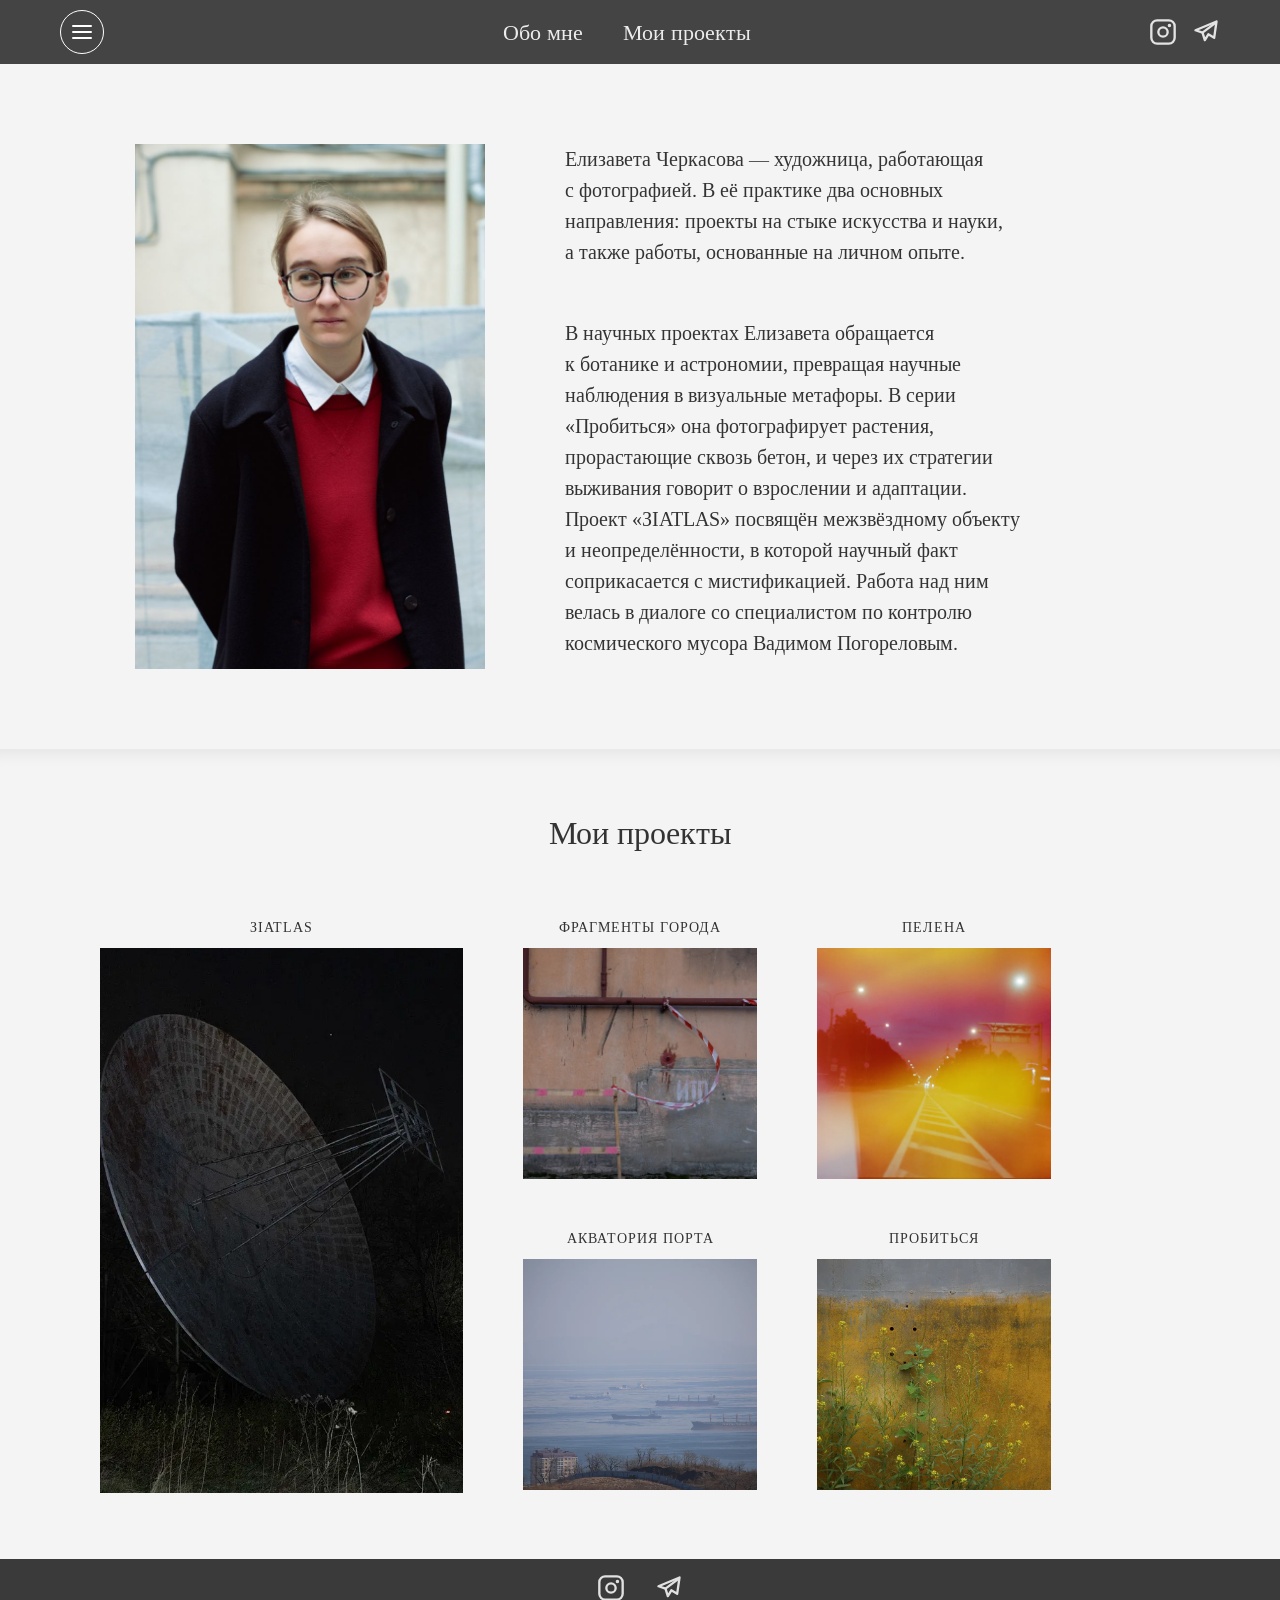
==== index.html @ 3e95a8ec "Add files via upload" ====
<!DOCTYPE html>
<html lang="ru">
<head>
    <meta charset="UTF-8">
    <meta name="viewport" content="width=device-width, initial-scale=1.0">
    <title>Елизавета Черкасова</title>
    <link rel="icon" href="img/Camera.png" type="image/png">
    <link rel="stylesheet" href="css/style.css">
</head>
<body>

    <header class="header">
        <div class="container header__container">
            <input type="checkbox" id="menu-toggle" class="menu-toggle">

            <label for="menu-toggle" class="menu-btn" aria-label="Открыть меню">
                <span></span>
                <span></span>
                <span></span>
            </label>

            <nav class="nav">
                <a href="index.html#about" class="nav__link">Обо мне</a>
                <a href="index.html#projects" class="nav__link">Мои проекты</a>
            </nav>

            <div class="header__socials">
                <a href="https://instagram.com/liza_cherkasovaa_" class="footer__link" target="_blank" aria-label="Инстаграм">
                    <svg viewBox="0 0 24 24" fill="none" xmlns="http://www.w3.org/2000/svg">
                        <rect x="2" y="2" width="20" height="20" rx="5" stroke="currentColor" stroke-width="2"/>
                        <circle cx="12" cy="12" r="4" stroke="currentColor" stroke-width="2"/>
                        <circle cx="17.5" cy="6.5" r="1" fill="currentColor"/>
                    </svg>
                </a>

                <a href="https://t.me/lizik_cherkasova" class="footer__link" target="_blank" aria-label="Телеграм">
                    <svg viewBox="0 0 24 24" fill="none" xmlns="http://www.w3.org/2000/svg">
                        <path d="M21 3L3 10.5L9 12.5L11 19L14 14L19 17L21 3Z" stroke="currentColor" stroke-width="2" stroke-linejoin="round"/>
                        <path d="M9 12.5L19 5" stroke="currentColor" stroke-width="2" stroke-linecap="round"/>
                    </svg>
                </a>
            </div>

            <nav class="burger-menu">
                <a href="#about" class="burger-menu__link mobile-only">Обо мне</a>
                <a href="#projects" class="burger-menu__link mobile-only">Мои проекты</a>
                <a href="cv.html" class="burger-menu__link">CV</a>
                <a href="project-ziatlas.html" class="burger-menu__link">ЗIATLAS</a>
                <a href="fragmenty.html" class="burger-menu__link">Фрагменты города</a>
                <a href="pelena.html" class="burger-menu__link">Пелена</a>
                <a href="port.html" class="burger-menu__link">Акватория порта</a>
                <a href="project-probitsya.html" class="burger-menu__link">Пробиться</a>
            </nav>
        </div>
    </header>

    <main>
        <section class="about" id="about">
            <div class="container about__container">
                <div class="about__photo-wrapper">
                    <img src="img/liza-photo.jpg" alt="Лиза, фотограф" class="about__photo">
                </div>
                <div class="about__content">
                    <p class="about__text">
                        Елизавета Черкасова — художница, работающая<br>
                        с фотографией. В её практике два основных<br>
                        направления: проекты на стыке искусства и науки,<br>
                        а также работы, основанные на личном опыте.
                    </p>

                    <p class="about__education">
                        В научных проектах Елизавета обращается<br>
                        к ботанике и астрономии, превращая научные<br>
                        наблюдения в визуальные метафоры. В серии<br>
                        «Пробиться» она фотографирует растения,<br>
                        прорастающие сквозь бетон, и через их стратегии<br>
                        выживания говорит о взрослении и адаптации.<br>
                        Проект «ЗIATLAS» посвящён межзвёздному объекту<br>
                        и неопределённости, в которой научный факт<br>
                        соприкасается с мистификацией. Работа над ним<br>
                        велась в диалоге со специалистом по контролю<br>
                        космического мусора Вадимом Погореловым.
                    </p>
                </div>
            </div>
        </section>

        <section class="projects" id="projects">
            <div class="container">
                <h2 class="section-title">Мои проекты</h2>
                
                <div class="projects__grid">
                    <a href="project-ziatlas.html" class="project-card project-card--big">
                        <h3 class="project-card__title">ЗIATLAS</h3>
                        <div class="project-card__image-wrapper">
                            <img src="img/oblozki/3IATLAS.webp" alt="ЗIATLAS">
                        </div>
                    </a>

                    <a href="fragmenty.html" class="project-card">
                        <h3 class="project-card__title">Фрагменты города</h3>
                        <div class="project-card__image-wrapper">
                            <img src="img/oblozki/fragmenty-cover.webp" alt="Фрагменты города">
                        </div>
                    </a>

                    <a href="pelena.html" class="project-card">
                        <h3 class="project-card__title">Пелена</h3>
                        <div class="project-card__image-wrapper">
                            <img src="img/oblozki/pelena-cover.webp" alt="Пелена">
                        </div>
                    </a>

                    <a href="port.html" class="project-card">
                        <h3 class="project-card__title">Акватория порта</h3>
                        <div class="project-card__image-wrapper">
                            <img src="img/oblozki/port-cover.webp" alt="Акватория порта">
                        </div>
                    </a>

                    <a href="project-probitsya.html" class="project-card">
                        <h3 class="project-card__title">Пробиться</h3>
                        <div class="project-card__image-wrapper">
                            <img src="img/oblozki/probitsya-cover.webp" alt="Пробиться">
                        </div>
                    </a>
                </div>
            </div>
        </section>
    </main>

    <footer class="footer" id="contacts">
        <div class="container footer__container">
            <a href="https://instagram.com/liza_cherkasovaa_" class="footer__link" target="_blank" aria-label="Инстаграм">
                <svg viewBox="0 0 24 24" fill="none" xmlns="http://www.w3.org/2000/svg">
                    <rect x="2" y="2" width="20" height="20" rx="5" stroke="currentColor" stroke-width="2"/>
                    <circle cx="12" cy="12" r="4" stroke="currentColor" stroke-width="2"/>
                    <circle cx="17.5" cy="6.5" r="1" fill="currentColor"/>
                </svg>
            </a>

            <a href="https://t.me/lizik_cherkasova" class="footer__link" target="_blank" aria-label="Телеграм">
                <svg viewBox="0 0 24 24" fill="none" xmlns="http://www.w3.org/2000/svg">
                    <path d="M21 3L3 10.5L9 12.5L11 19L14 14L19 17L21 3Z" stroke="currentColor" stroke-width="2" stroke-linejoin="round"/>
                    <path d="M9 12.5L19 5" stroke="currentColor" stroke-width="2" stroke-linecap="round"/>
                </svg>
            </a>
        </div>
    </footer>

    <script>
        document.querySelectorAll('.burger-menu__link').forEach(link => {
            link.addEventListener('click', () => {
                document.getElementById('menu-toggle').checked = false;
            });
        });
    </script>
</body>
</html>
---- css/style.css ----
@font-face {
    font-family: 'Tinos';
    src: url('../fonts/Tinos-Regular.ttf') format('truetype');
    font-weight: normal;
    font-style: normal;
    font-display: swap;
}

* {
    box-sizing: border-box;
    margin: 0;
    padding: 0;
}

html {
    scroll-behavior: smooth;
}

body {
    font-family: 'Tinos', Arial, sans-serif;
    color: #333;
    background-color: #f4f4f4;
    line-height: 1.5;
}

.container {
    max-width: 1200px;
    margin: 0 auto;
    padding: 0 20px;
}

a {
    text-decoration: none;
    color: inherit;
}

.header {
    display: block;
    background-color: #444;
    padding: 10px 0;
    color: #fff;
    position: sticky;
    top: 0;
    z-index: 100;
}

.header__container {
    display: flex;
    align-items: center;
    justify-content: space-between;
    position: relative;
}

.nav {
    display: flex;
    gap: 40px;
    margin: 0 auto;
}

.nav__link {
    font-size: 22px;
    color: #fff;
    text-decoration: none;
    opacity: 0.9;
    transition: opacity 0.2s ease;
}

.nav__link:hover {
    opacity: 1;
}

.header__socials {
    display: flex;
    gap: 15px;
    align-items: center;
}

.menu-toggle {
    display: none;
}

.menu-btn {
    display: flex;
    flex-direction: column;
    justify-content: center;
    align-items: center;
    gap: 4px;
    width: 44px;
    height: 44px;
    cursor: pointer;
    z-index: 20;
    position: relative;
    border: 1.5px solid #fff;
    border-radius: 50%;
    transition: border-color 0.3s ease;
}

.menu-btn:hover {
    border-color: #ccc;
}

.menu-btn span {
    display: block;
    width: 20px;
    height: 2px;
    background-color: #fff;
    border-radius: 2px;
    transition: transform 0.3s ease, opacity 0.3s ease;
}

.mobile-only {
    display: none;
}

.burger-menu {
    position: absolute;
    top: 100%;
    left: 0;
    width: 260px;
    background-color: #3a3a3a;
    display: flex;
    flex-direction: column;
    padding: 0;
    max-height: 0;
    overflow: hidden;
    transition: max-height 0.4s ease, padding 0.3s ease;
    z-index: 10;
}

.burger-menu__link {
    font-size: 15px;
    color: #fff;
    text-decoration: none;
    padding: 16px 20px;
    border-bottom: 1px solid #555;
    transition: background-color 0.2s ease;
}

.burger-menu__link:hover {
    background-color: #4a4a4a;
}

.menu-toggle:checked ~ .burger-menu {
    max-height: 500px;
    padding: 10px 0;
}

.menu-toggle:checked ~ .menu-btn span:nth-child(1) {
    transform: translateY(6px) rotate(45deg);
}

.menu-toggle:checked ~ .menu-btn span:nth-child(2) {
    opacity: 0;
}

.menu-toggle:checked ~ .menu-btn span:nth-child(3) {
    transform: translateY(-6px) rotate(-45deg);
}

.about {
    padding: 80px 0;
    background-color: #f4f4f4;
}

.about__container {
    display: flex;
    justify-content: center;
    align-items: flex-start;
    gap: 80px;
}

.about__content {
    flex: 0 1 580px;
    padding-top: 0;
}

.about__photo-wrapper {
    flex: 0 0 35%;
    max-width: 350px;
    overflow: hidden;
}

.about__photo {
    display: block;
    width: 100%;
    max-width: 100%;
    height: auto;
}

.about__text {
    font-size: 20px;
    line-height: 1.55;
    margin-bottom: 50px;
}

.about__education {
    font-size: 20px;
    line-height: 1.55;
}

.about__subtitle {
    font-size: 24px;
    font-weight: normal;
    margin-bottom: 20px;
}

.projects {
    padding: 60px 0 100px;
    background-color: #f4f4f4;
    box-shadow: inset 0 20px 20px -20px rgba(0, 0, 0, 0.1);
}

.section-title {
    text-align: center;
    font-size: 32px;
    font-weight: normal;
    margin-bottom: 60px;
    background: transparent;
}

.projects__grid {
    display: grid;
    grid-template-columns: 363px 234px 234px;
    grid-template-rows: 231px 231px;
    column-gap: 60px;
    row-gap: 80px;
    justify-content: start;
    align-items: start;
    margin-left: 40px;
}

.project-card--big {
    grid-column: 1 / 2;
    grid-row: 1 / 3;
}

.project-card:nth-child(2) {
    grid-column: 2 / 3;
    grid-row: 1 / 2;
}

.project-card:nth-child(3) {
    grid-column: 3 / 4;
    grid-row: 1 / 2;
}

.project-card:nth-child(4) {
    grid-column: 2 / 3;
    grid-row: 2 / 3;
}

.project-card:nth-child(5) {
    grid-column: 3 / 4;
    grid-row: 2 / 3;
}

.project-card {
    display: flex;
    flex-direction: column;
    gap: 10px;
    align-items: center;
}

.project-card__title {
    font-size: 14px;
    font-weight: normal;
    text-align: center;
    text-transform: uppercase;
    letter-spacing: 1px;
}

.project-card__image-wrapper {
    width: 100%;
    overflow: hidden;
    background-color: #ddd;
}

.project-card__image-wrapper img {
    display: block;
    width: 100%;
    height: 100%;
    object-fit: cover;
    transition: transform 0.3s ease;
}

.project-card__image-wrapper img:hover {
    transform: scale(1.05);
}

.project-card--big .project-card__image-wrapper {
    width: 363px;
    height: 545px;
}

.project-card:not(.project-card--big) .project-card__image-wrapper {
    width: 234px;
    height: 231px;
}

.project-page .container {
    max-width: 800px;
    margin: 0 auto;
    padding: 0 20px;
}

.footer {
    background-color: #3a3a3a;
    color: #fff;
    padding: 15px 0;
}

.footer__container {
    display: flex;
    justify-content: center;
    align-items: center;
    gap: 30px;
}

.footer__link {
    display: flex;
    align-items: center;
    justify-content: center;
    width: 28px;
    height: 28px;
    color: #fff;
    opacity: 0.85;
    transition: opacity 0.2s ease, transform 0.2s ease;
}

.footer__link svg {
    width: 100%;
    height: 100%;
    stroke: currentColor;
}

.footer__link:hover {
    opacity: 1;
    transform: translateY(-2px);
}

.project-page {
    padding: 60px 0 120px;
    background-color: #f4f4f4;
    align-items: center;
}

.project-page__title {
    font-size: 46px;
    font-weight: normal;
    line-height: 1.2;
    margin-bottom: 40px;
    text-transform: uppercase;
    letter-spacing: 1px;
}

.project-page__text {
    font-size: 18px;
    line-height: 1.6;
    margin-bottom: 70px;
}

.project-page__text p {
    margin-bottom: 22px;
}

.project-page__text p:last-child {
    margin-bottom: 0;
}

.project-page__gallery {
    display: flex;
    flex-direction: column;
    gap: 40px;
}

.project-page__gallery img {
    display: block;
    width: 100%;
    height: auto;
    background-color: #ddd;
}

.project-page__back {
    display: inline-block;
    margin-top: 60px;
    font-size: 20px;
    color: #333;
    opacity: 0.7;
    transition: opacity 0.2s ease, transform 0.2s ease;
}

.project-page__back:hover {
    opacity: 1;
    text-decoration: underline;
    transform: translateX(-4px);
}

a.project-card {
    display: flex !important;
    flex-direction: column !important;
    align-items: center !important;
    gap: 10px !important;
    text-decoration: none !important;
    color: inherit !important;
}

.project-page__subtitle {
    font-size: 20px;
    font-weight: normal;
    margin-top: -20px;
    margin-bottom: 60px;
    opacity: 0.7;
}

.cv-list__heading {
    font-size: 22px;
    font-weight: bold;
    margin-top: 50px;
    margin-bottom: 20px;
    text-transform: uppercase;
    letter-spacing: 1px;
    color: #222;
    opacity: 1;
}

.cv-list {
    list-style: none;
    padding: 0;
    margin: 0 0 80px;
}

.cv-list__item {
    display: flex;
    justify-content: space-between;
    align-items: baseline;
    gap: 30px;
    padding: 18px 0;
    border-bottom: 1px solid #ddd;
}

.cv-list__text {
    font-size: 17px;
    line-height: 1.5;
    color: #333;
}

.cv-list__year {
    font-size: 17px;
    color: #333;
    opacity: 0.6;
    white-space: nowrap;
    flex-shrink: 0;
}

.lightbox {
    display: none;
    position: fixed;
    top: 0;
    left: 0;
    width: 100%;
    height: 100%;
    background-color: rgba(0, 0, 0, 0.9);
    z-index: 9999;
    justify-content: center;
    align-items: center;
    cursor: zoom-out;
}

.lightbox__img {
    max-width: 90%;
    max-height: 90vh;
    object-fit: contain;
    box-shadow: 0 0 30px rgba(255, 255, 255, 0.1);
    cursor: default;
}

.lightbox__close {
    position: absolute;
    top: 20px;
    right: 30px;
    color: #fff;
    font-size: 40px;
    font-weight: bold;
    cursor: pointer;
    transition: 0.3s;
}

.lightbox__close:hover {
    color: #ccc;
    transform: scale(1.1);
}

.scroll-top {
    position: fixed;
    bottom: 30px;
    right: 30px;
    width: 50px;
    height: 50px;
    background-color: #444;
    color: #fff;
    border: 1px solid #555;
    border-radius: 50%;
    font-size: 24px;
    cursor: pointer;
    display: flex;
    align-items: center;
    justify-content: center;
    opacity: 0;
    visibility: hidden;
    transition: opacity 0.3s ease, visibility 0.3s ease, transform 0.2s ease;
    z-index: 999;
    box-shadow: 0 4px 10px rgba(0, 0, 0, 0.3);
}

.scroll-top.show {
    opacity: 1;
    visibility: visible;
}

.scroll-top:hover {
    background-color: #222;
    transform: translateY(-5px);
}

@media (max-width: 1199px) {
    .projects__grid {
        justify-content: center;
        margin-left: 0;
        column-gap: 30px;
    }

    .about__container {
        gap: 40px;
    }
    
    .project-page {
        padding: 50px 0 100px;
    }
}

@media (max-width: 991px) {
    .nav__link {
        font-size: 24px !important;
    }

    .nav {
        gap: 35px !important;
    }

    .about__container {
        flex-direction: column;
        align-items: center;
        text-align: center;
    }

    .about__content {
        flex: auto;
        width: 100%;
        max-width: 600px;
    }

    .about__photo-wrapper {
        max-width: 300px;
        margin-bottom: 30px;
    }

    .about__text br,
    .about__education br {
        display: none;
    }

    .projects__grid {
        grid-template-columns: repeat(2, 1fr) !important;
        grid-template-rows: auto !important;
        gap: 40px 20px !important;
        justify-content: center !important;
    }

    .projects__grid > a {
        grid-column: auto !important;
        grid-row: auto !important;
    }

    .project-card__image-wrapper,
    .project-card--big .project-card__image-wrapper,
    .project-card:not(.project-card--big) .project-card__image-wrapper {
        width: 100% !important;
        height: auto !important;
    }

    .project-card__image-wrapper img {
        width: 100%;
        height: auto;
        aspect-ratio: 3 / 4;
        object-fit: cover;
    }

    .projects__grid > a:last-child {
        grid-column: 1 / -1 !important;
        justify-self: center !important;
        width: 100% !important;
        max-width: calc(50% - 10px) !important;
    }

    .projects__grid > a:last-child .project-card__title {
        font-size: 18px !important;
        width: 100%;
        text-align: center;
        margin-top: 10px;
    }

    .project-card__title {
        font-size: 18px;
    }

    .project-page__title {
        font-size: 36px;
        margin-bottom: 30px;
    }

    .cv-list__item {
        gap: 20px;
    }
}

@media (max-width: 767px) {
    .mobile-only {
        display: block;
    }

    .header {
        display: block !important;
        background-color: #444 !important;
        padding: 8px 0 !important;
        position: sticky !important;
        top: 0 !important;
        z-index: 1000 !important;
    }

    .header__container {
        justify-content: space-between !important; 
    }
    
    .header__socials .footer__link {
        width: 28px !important;  
        height: 28px !important; 
    }
    
    .header__socials {
        gap: 18px !important; 
    }

    .menu-btn,
    .header__socials {
        display: flex !important;
    }

    .menu-btn {
        width: 38px !important;
        height: 38px !important;
        gap: 3px !important;
    }

    .menu-btn span {
        width: 16px !important;
    }

    .menu-toggle:checked ~ .menu-btn span:nth-child(1) {
        transform: translateY(5px) rotate(45deg) !important;
    }

    .menu-toggle:checked ~ .menu-btn span:nth-child(2) {
        opacity: 0 !important;
    }

    .menu-toggle:checked ~ .menu-btn span:nth-child(3) {
        transform: translateY(-5px) rotate(-45deg) !important;
    }

    .nav {
        display: none;
    }

    .section-title {
        font-size: 28px;
        margin-bottom: 40px;
    }

    .about__text,
    .about__education {
        font-size: 22px;
        text-align: left;
    }

    .project-card__title {
        font-size: 20px;
        text-align: center;
    }

    .projects__grid > a:last-child .project-card__title {
        font-size: 20px !important;
    }

    .projects__grid {
        grid-template-columns: 1fr !important;
        grid-template-rows: auto !important;
        gap: 50px !important;
        justify-items: center !important;
    }

    .projects__grid > a,
    .projects__grid > a:last-child,
    .project-card--big {
        grid-column: auto !important;
        grid-row: auto !important;
        width: 100% !important;
        max-width: 320px !important;
        margin: 0 auto;
    }

    .project-card__image-wrapper,
    .project-card--big .project-card__image-wrapper,
    .project-card:not(.project-card--big) .project-card__image-wrapper {
        width: 100% !important;
        max-width: 280px !important;
        margin: 0 auto !important;
        height: auto !important;
    }

    .project-card__image-wrapper img {
        aspect-ratio: 1 / 1;
        object-fit: cover;
    }

    .about {
        padding: 40px 0;
    }

    .projects {
        padding: 40px 0 60px;
    }

    .burger-menu {
        width: 55% !important;
        max-width: 260px !important;
        left: 0 !important;
        box-shadow: 5px 5px 20px rgba(0, 0, 0, 0.3) !important;
    }

    .burger-menu__link {
        font-size: 16px !important;
        padding: 10px 20px !important;
    }

    .footer {
        padding: 10px 0 !important;
    }

    .footer__container {
        gap: 20px !important;
    }

    .footer__link {
        width: 22px !important;
        height: 22px !important;
    }

    .project-page {
        padding: 30px 0 60px;
    }

    .project-page__title {
        font-size: 28px;
        line-height: 1.3;
        margin-bottom: 15px;
    }

    .project-page__subtitle {
        font-size: 18px;
        margin-bottom: 40px;
    }

    .cv-list__heading {
        font-size: 18px;
        margin-top: 30px;
        margin-bottom: 15px;
        letter-spacing: 0.5px;
    }

    .cv-list__item {
        flex-direction: column;
        align-items: flex-start;
        gap: 4px;
        padding: 15px 0;
    }

    .cv-list__text {
        font-size: 16px;
        line-height: 1.4;
    }

    .cv-list__year {
        font-size: 15px;
        opacity: 0.6;
        margin-top: 2px;
    }

    .cv-list {
        margin-bottom: 40px;
    }

    .project-page__back {
        margin-top: 20px;
        font-size: 18px;
    }

    .project-page__text {
        font-size: 16px;
        line-height: 1.5;
        margin-bottom: 40px;
    }

    .project-page__gallery {
        gap: 20px;
    }

    .scroll-top {
        bottom: 20px;
        right: 20px;
        width: 42px;
        height: 42px;
        font-size: 20px;
    }
}
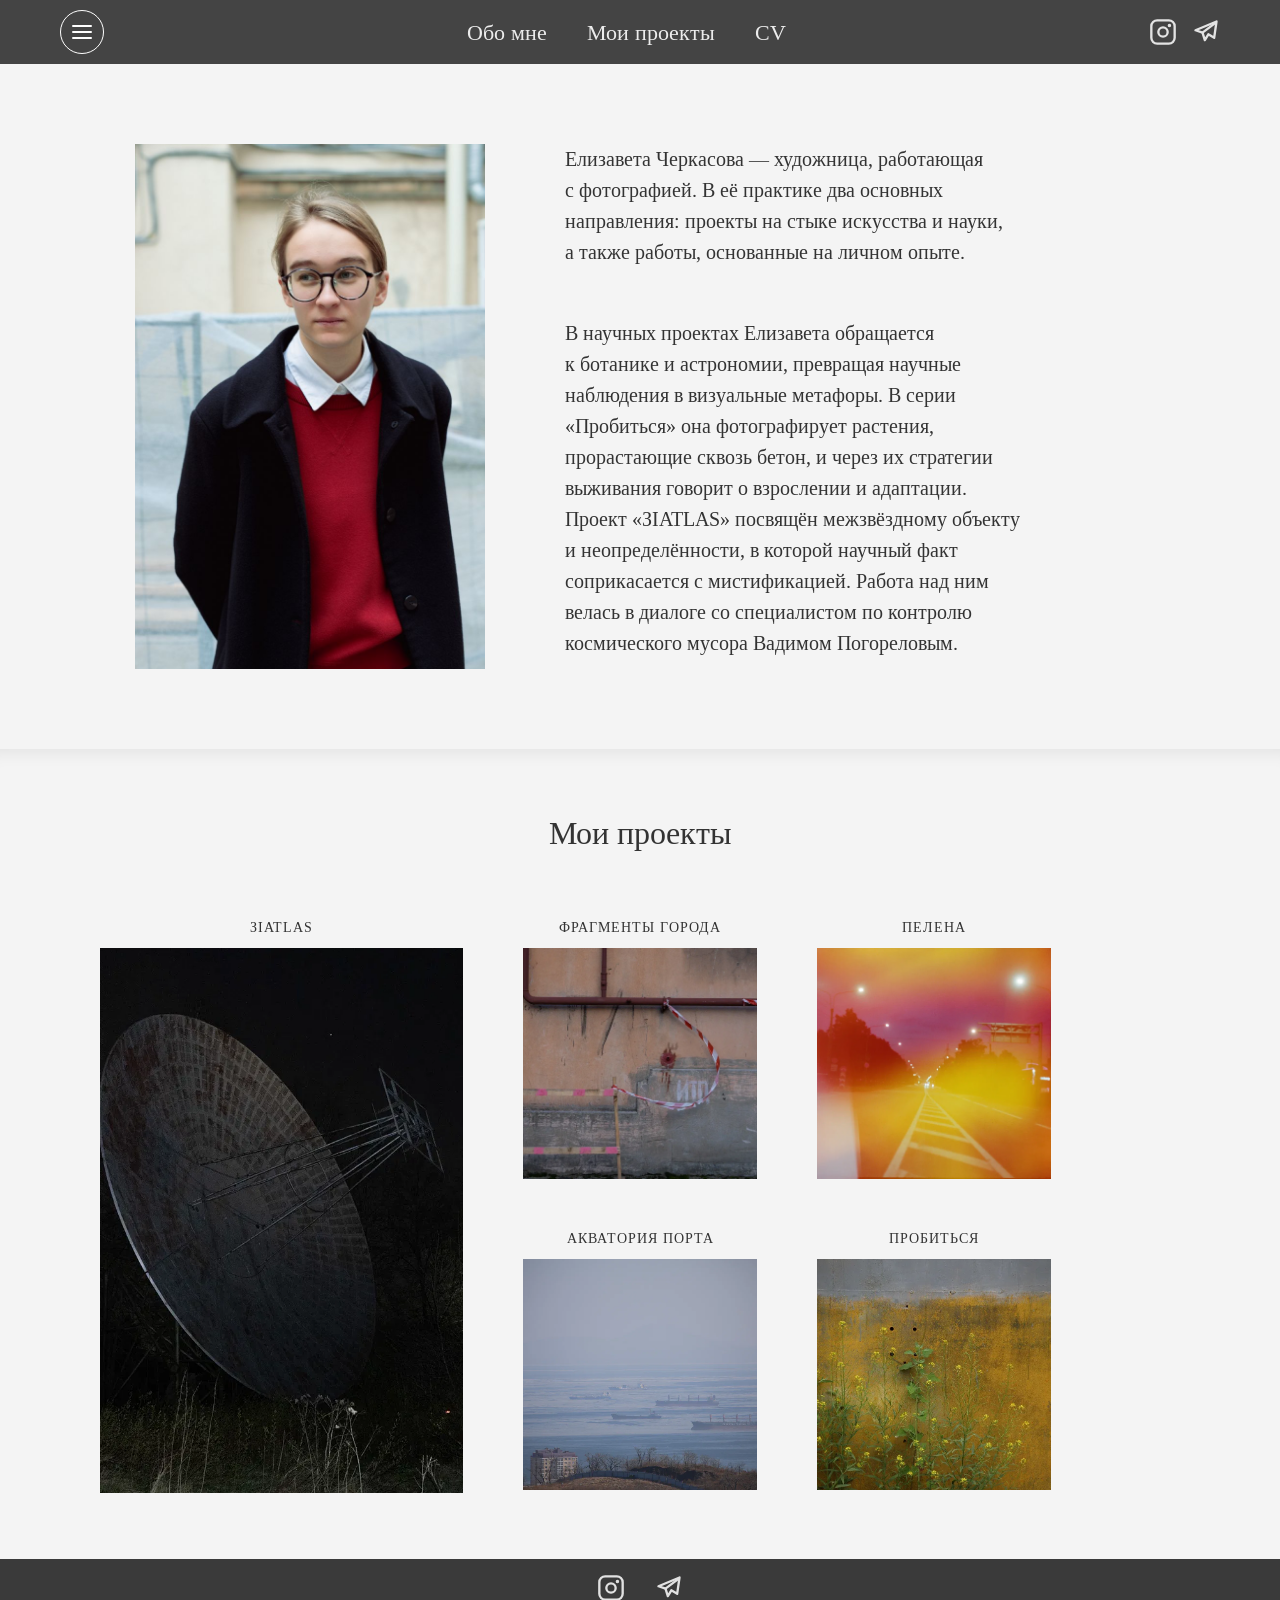
==== commit cb1566ac: "Add files via upload" ====
--- a/index.html
+++ b/index.html
@@ -22,6 +22,7 @@
             <nav class="nav">
                 <a href="index.html#about" class="nav__link">Обо мне</a>
                 <a href="index.html#projects" class="nav__link">Мои проекты</a>
+                 <a href="cv.html" class="nav__link">CV</a>
             </nav>
 
             <div class="header__socials">
